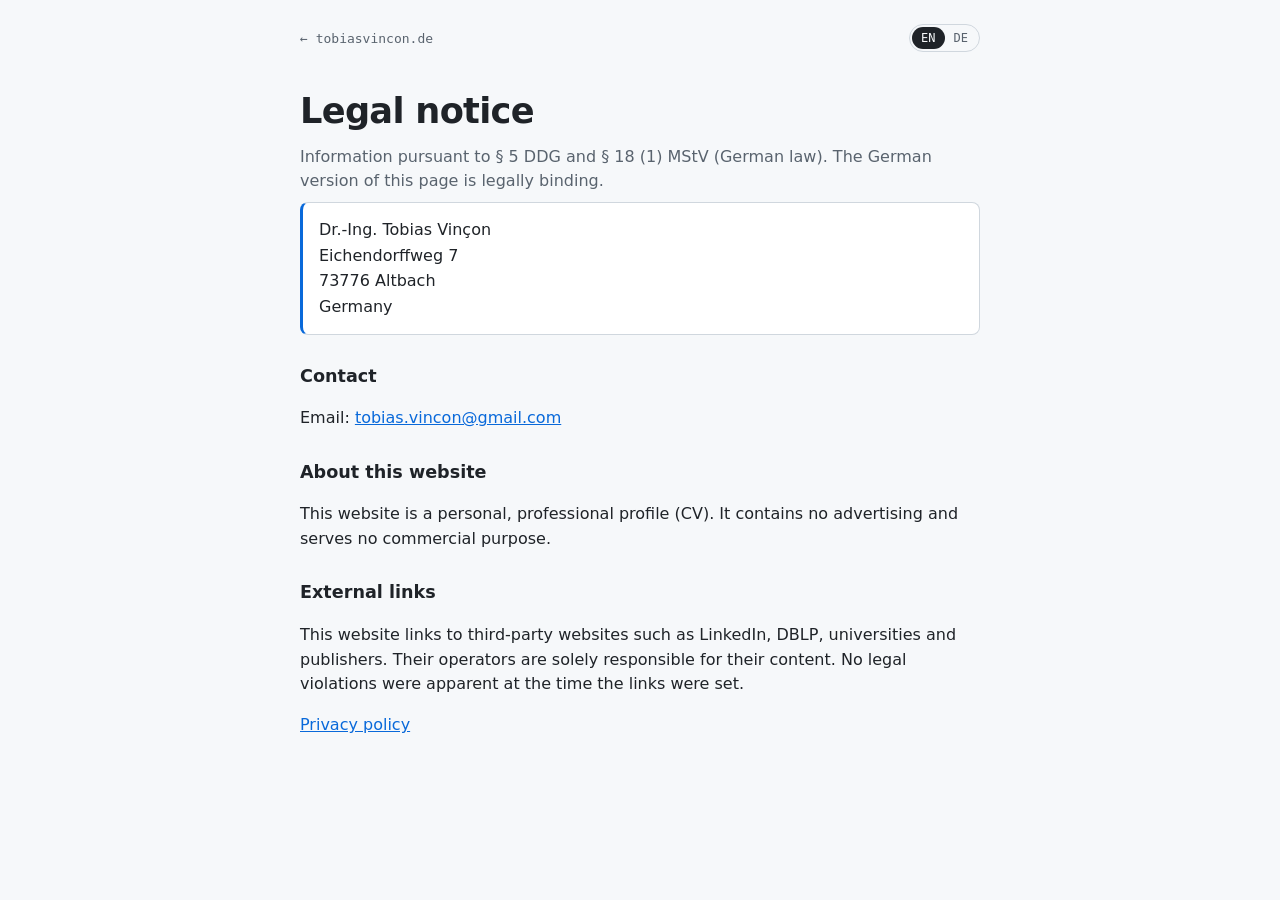
==== impressum.html @ 5d7905db "Add legal notice and privacy policy, remove footer credit Add Impressum and privacy policy pages (Ge" ====
<!DOCTYPE html>
<html lang="de">
<head>
  <meta charset="utf-8">
  <meta name="viewport" content="width=device-width, initial-scale=1">
  <title>Impressum · Tobias Vinçon</title>
  <!-- Rechtliche Seite: nicht in Suchergebnissen anzeigen (schützt auch die Anschrift) -->
  <meta name="robots" content="noindex, follow">
  <link rel="canonical" href="https://tobiasvincon.de/impressum.html">
  <link rel="icon" href="data:image/svg+xml,%3Csvg xmlns='http://www.w3.org/2000/svg' viewBox='0 0 32 32'%3E%3Cpath d='M10 4v24M10 12c0 6 12 4 12 10' fill='none' stroke='%2358a6ff' stroke-width='3' stroke-linecap='round'/%3E%3Ccircle cx='10' cy='8' r='4' fill='%2358a6ff'/%3E%3Ccircle cx='22' cy='24' r='4' fill='%233fb950'/%3E%3C/svg%3E">
  <script>
    (function () {
      try {
        var t = localStorage.getItem("cv-theme");
        if (t === "light" || t === "dark") document.documentElement.setAttribute("data-theme", t);
      } catch (e) {}
    })();
  </script>
  <link rel="stylesheet" href="css/style.css">
</head>
<body class="legal-page" data-title-de="Impressum · Tobias Vinçon" data-title-en="Legal notice · Tobias Vinçon">
  <header class="legal-top">
    <a class="back" href="./">← tobiasvincon.de</a>
    <div class="lang-switch" role="group" aria-label="Language / Sprache">
      <button type="button" data-lang="en" aria-pressed="false">EN</button>
      <button type="button" data-lang="de" aria-pressed="true">DE</button>
    </div>
  </header>

  <main>
    <!-- Deutsch: rechtlich maßgebliche Fassung -->
    <section data-lang-block="de" lang="de">
      <h1>Impressum</h1>
      <p class="lead">Angaben gemäß § 5 DDG und § 18 Abs. 1 MStV</p>
      <address>
        Dr.-Ing. Tobias Vinçon<br>
        Eichendorffweg 7<br>
        73776 Altbach<br>
        Deutschland
      </address>

      <h2>Kontakt</h2>
      <p>E-Mail: <a href="mailto:tobias.vincon@gmail.com">tobias.vincon@gmail.com</a></p>

      <h2>Inhalt dieser Website</h2>
      <p>Diese Website ist eine persönliche, berufliche Selbstdarstellung (Lebenslauf).
        Sie enthält keine Werbung und verfolgt keine kommerziellen Zwecke.</p>

      <h2>Externe Links</h2>
      <p>Diese Website enthält Links zu Websites Dritter, etwa LinkedIn, DBLP, Hochschulen und Verlagen.
        Für deren Inhalte sind ausschließlich die jeweiligen Anbieter verantwortlich.
        Zum Zeitpunkt der Verlinkung waren keine Rechtsverstöße erkennbar.</p>

      <p><a href="privacy.html" data-href-lang="privacy.html">Zur Datenschutzerklärung</a></p>
    </section>

    <!-- Englisch: Übersetzung -->
    <section data-lang-block="en" lang="en" hidden>
      <h1>Legal notice</h1>
      <p class="lead">Information pursuant to § 5 DDG and § 18 (1) MStV (German law).
        The German version of this page is legally binding.</p>
      <address>
        Dr.-Ing. Tobias Vinçon<br>
        Eichendorffweg 7<br>
        73776 Altbach<br>
        Germany
      </address>

      <h2>Contact</h2>
      <p>Email: <a href="mailto:tobias.vincon@gmail.com">tobias.vincon@gmail.com</a></p>

      <h2>About this website</h2>
      <p>This website is a personal, professional profile (CV).
        It contains no advertising and serves no commercial purpose.</p>

      <h2>External links</h2>
      <p>This website links to third-party websites such as LinkedIn, DBLP, universities and publishers.
        Their operators are solely responsible for their content.
        No legal violations were apparent at the time the links were set.</p>

      <p><a href="privacy.html" data-href-lang="privacy.html">Privacy policy</a></p>
    </section>
  </main>

  <script src="js/legal.js"></script>
</body>
</html>
---- css/style.css ----
/* ============================================================
   Farben & Grundwerte – hier lässt sich das Aussehen anpassen
   ============================================================ */
:root {
  --bg: #0d1117;
  --bg-card: #161b22;
  --bg-card-hover: #1c2230;
  --border: #30363d;
  --text: #e6edf3;
  --muted: #8b949e;
  --accent: #58a6ff;

  /* Branch-Farben, in der Reihenfolge der Branches in cv.js */
  --b0: #58a6ff;
  --b1: #3fb950;
  --b2: #d2a8ff;
  --b3: #f0883e;
  --b4: #ff7b72;
  --b5: #e3b341;

  --mono: "JetBrains Mono", "Cascadia Code", "Fira Code", Consolas, monospace;
  --sans: "Inter", "Segoe UI", system-ui, -apple-system, sans-serif;

  --date-col: 76px;
  --radius: 10px;
  color-scheme: dark;
}

/* Helles Design: per Systemeinstellung oder per Umschalter (data-theme="light").
   data-theme="dark" erzwingt das dunkle Design auch bei heller Systemeinstellung. */
@media (prefers-color-scheme: light) {
  :root:not([data-theme="dark"]) {
    --bg: #f6f8fa;
    --bg-card: #ffffff;
    --bg-card-hover: #f0f4f9;
    --border: #d0d7de;
    --text: #1f2328;
    --muted: #59636e;
    --accent: #0969da;
    --b0: #0969da;
    --b1: #1a7f37;
    --b2: #8250df;
    --b3: #bc4c00;
    --b4: #cf222e;
    --b5: #9a6700;
    color-scheme: light;
  }
}
:root[data-theme="light"] {
  --bg: #f6f8fa;
  --bg-card: #ffffff;
  --bg-card-hover: #f0f4f9;
  --border: #d0d7de;
  --text: #1f2328;
  --muted: #59636e;
  --accent: #0969da;
  --b0: #0969da;
  --b1: #1a7f37;
  --b2: #8250df;
  --b3: #bc4c00;
  --b4: #cf222e;
  --b5: #9a6700;
  color-scheme: light;
}

* { box-sizing: border-box; }

body {
  margin: 0;
  background: var(--bg);
  color: var(--text);
  font: 16px/1.55 var(--sans);
  -webkit-font-smoothing: antialiased;
}

main, .hero, .footer {
  max-width: 920px;
  margin: 0 auto;
  padding: 0 20px;
}

code, .mono { font-family: var(--mono); }
.muted { color: var(--muted); }
a { color: var(--accent); }

/* Sprungmarke für Tastatur-Nutzer, nur bei Fokus sichtbar */
.skip-link {
  position: absolute;
  left: 16px;
  top: -40px;
  z-index: 30;
  padding: 6px 12px;
  border-radius: 6px;
  background: var(--accent);
  color: var(--bg);
  font: 13px var(--mono);
}
.skip-link:focus { top: 12px; }

.print-only { display: none; }

/* Kurzfassung ohne JavaScript */
.noscript-cv { display: grid; gap: 10px; padding-left: 18px; margin: 0; }
.noscript-cv strong { color: var(--text); }

/* ---------- Kopfbereich ---------- */
.hero { padding-top: 40px; padding-bottom: 32px; }
.hero-top {
  display: flex;
  align-items: center;
  justify-content: space-between;
  gap: 12px;
  margin: 0 0 18px;
}
.prompt {
  font: 14px var(--mono);
  color: var(--muted);
  margin: 0;
  min-width: 0;
}

/* Werkzeugleiste oben rechts: Sprache, Hell/Dunkel, Terminal */
.toolbar { display: flex; align-items: center; gap: 6px; flex: none; }
.lang-switch {
  display: flex;
  padding: 2px;
  border: 1px solid var(--border);
  border-radius: 999px;
}
.lang-switch button, .tool-btn {
  font: 12px var(--mono);
  border: 0;
  background: none;
  color: var(--muted);
  cursor: pointer;
}
.lang-switch button { padding: 4px 9px; border-radius: 999px; }
.lang-switch button[aria-pressed="true"] { background: var(--text); color: var(--bg); }
.tool-btn {
  display: grid;
  place-items: center;
  width: 32px;
  height: 32px;
  border: 1px solid var(--border);
  border-radius: 50%;
}
.tool-btn svg, .tool-btn svg * {
  width: 16px;
  height: 16px;
  fill: none;
  stroke: currentColor;
  stroke-width: 1.8;
  stroke-linecap: round;
  stroke-linejoin: round;
}
.tool-btn:hover, .lang-switch button:hover { color: var(--text); }
.tool-btn[aria-expanded="true"] { color: var(--accent); border-color: var(--accent); }
.lang-switch button:focus-visible, .tool-btn:focus-visible,
.pill-btn:focus-visible, .legend button:focus-visible, .heatmap button:focus-visible {
  outline: 2px solid var(--accent);
  outline-offset: 2px;
}
.prompt-user { color: var(--b1); }
.prompt-path { color: var(--b0); }
.prompt::after {
  content: "▋";
  margin-left: 4px;
  animation: blink 1.1s steps(1) infinite;
}
@keyframes blink { 50% { opacity: 0; } }

.hero-main {
  display: flex;
  align-items: center;
  gap: 28px;
}
.hero-text { min-width: 0; }

/* Porträt: runder Rahmen in Branch-Farbe, wie ein Commit-Punkt im Graphen */
.avatar {
  flex: none;
  width: 140px;
  height: 140px;
  border-radius: 50%;
  padding: 4px;
  background: conic-gradient(var(--b0), var(--b1), var(--b2), var(--b3), var(--b0));
}
.avatar img, .avatar span {
  display: block;
  width: 100%;
  height: 100%;
  border-radius: 50%;
  border: 3px solid var(--bg);
  object-fit: cover;
  background: var(--bg-card);
}
.avatar span {
  display: grid;
  place-items: center;
  font: 600 2.4rem var(--mono);
  color: var(--muted);
}

.hero h1 {
  font-size: clamp(2rem, 5vw, 3rem);
  line-height: 1.1;
  margin: 0 0 8px;
  letter-spacing: -0.02em;
}
.role { font-size: 1.15rem; color: var(--accent); margin: 0 0 14px; }
.summary { max-width: 62ch; color: var(--muted); margin: 0 0 18px; }

.links { display: flex; flex-wrap: wrap; gap: 10px; }
.links a {
  font: 13px var(--mono);
  text-decoration: none;
  padding: 6px 12px;
  border: 1px solid var(--border);
  border-radius: 999px;
  color: var(--text);
}
.links a:hover { border-color: var(--accent); color: var(--accent); }
.links a:focus-visible { outline: 2px solid var(--accent); outline-offset: 2px; }
.links .icon-link {
  display: grid;
  place-items: center;
  width: 40px;
  height: 40px;
  padding: 0;
}
.links .icon-link svg {
  width: 20px;
  height: 20px;
  fill: none;
  stroke: currentColor;
  stroke-width: 1.7;
  stroke-linecap: round;
  stroke-linejoin: round;
}

/* ---------- Heatmap (Beiträge pro Jahr) ---------- */
.activity { margin: 8px 0 28px; }
.activity-head {
  display: flex;
  flex-wrap: wrap;
  align-items: baseline;
  gap: 4px 12px;
  font: 12px var(--mono);
  color: var(--muted);
  text-transform: uppercase;
  letter-spacing: .06em;
  margin-bottom: 10px;
}
.activity-sum { text-transform: none; letter-spacing: 0; }
.heatmap {
  display: flex;
  flex-wrap: wrap;
  gap: 4px;
  list-style: none;
  margin: 0;
  padding: 0 0 18px;
}
.heatmap li { position: relative; }
.heatmap .cell {
  display: block;
  width: 16px;
  height: 16px;
  padding: 0;
  border: 0;
  border-radius: 3px;
  background: var(--bg-card);
  box-shadow: inset 0 0 0 1px var(--border);
}
.heatmap button.cell { cursor: pointer; }
.heatmap .cell[data-level="1"] { background: color-mix(in srgb, var(--b1) 30%, var(--bg-card)); }
.heatmap .cell[data-level="2"] { background: color-mix(in srgb, var(--b1) 55%, var(--bg-card)); }
.heatmap .cell[data-level="3"] { background: color-mix(in srgb, var(--b1) 78%, var(--bg-card)); }
.heatmap .cell[data-level="4"] { background: var(--b1); }
.heatmap .cell[data-level]:not([data-level="0"]) { box-shadow: none; }
.heatmap button.cell:hover { outline: 2px solid var(--text); outline-offset: 1px; }
.heatmap .yr {
  position: absolute;
  top: calc(100% + 3px);
  left: 50%;
  transform: translateX(-50%);
  font: 10px var(--mono);
  color: var(--muted);
  white-space: nowrap;
}
.heatmap li:first-child .yr { left: 0; transform: none; }
.heatmap li:last-child .yr { left: auto; right: 0; transform: none; }

/* ---------- Abschnittskopf & Legende ---------- */
h2 { font-size: 1.25rem; margin: 0; }
h2:focus { outline: none; }
.section-head {
  display: flex;
  flex-wrap: wrap;
  align-items: center;
  justify-content: space-between;
  gap: 12px;
  margin: 24px 0 20px;
  padding-bottom: 12px;
  border-bottom: 1px solid var(--border);
}
.controls { display: flex; flex-wrap: wrap; align-items: center; gap: 10px; }
.legend { display: flex; flex-wrap: wrap; gap: 6px; list-style: none; margin: 0; padding: 0; }
.view-controls { display: flex; flex-wrap: wrap; gap: 6px; }
.legend button, .pill-btn {
  font: 12px var(--mono);
  display: inline-flex;
  align-items: center;
  gap: 6px;
  padding: 4px 10px;
  border-radius: 999px;
  border: 1px solid var(--border);
  background: var(--bg-card);
  color: var(--text);
  cursor: pointer;
}
.legend button[aria-pressed="true"] { border-color: var(--c); }
.legend .swatch {
  width: 9px; height: 9px; border-radius: 50%;
  background: var(--c);
}
.pill-btn { color: var(--muted); }
.pill-btn[aria-pressed="true"] { color: var(--accent); border-color: var(--accent); }
.pill-btn:hover, .legend button:hover { border-color: var(--muted); }

/* ---------- Git-Graph ---------- */
.graph-wrap { position: relative; }
.graph {
  position: absolute;
  top: 0;
  left: var(--date-col);
  overflow: visible;
  pointer-events: none;
}
.graph path { fill: none; stroke-width: 2.5; stroke-linecap: round; transition: opacity .2s; }
.graph circle { transition: opacity .2s; }
.graph .head-ring { animation: pulse 2s ease-out infinite; transform-box: fill-box; transform-origin: center; }
@keyframes pulse {
  0%   { opacity: .7; transform: scale(1); }
  100% { opacity: 0;  transform: scale(2.4); }
}
/* Einblenden beim Laden: Linien wachsen, Punkte erscheinen (Verzögerung setzt graph.js) */
.graph path.grow {
  stroke-dasharray: 1;
  stroke-dashoffset: 1;
  animation: grow .45s ease-out forwards;
}
@keyframes grow { to { stroke-dashoffset: 0; } }
.graph g.pop {
  opacity: 0;
  animation: pop .3s ease-out forwards;
  transform-box: fill-box;
  transform-origin: center;
}
@keyframes pop {
  from { opacity: 0; transform: scale(.4); }
  to   { opacity: 1; transform: scale(1); }
}

.commits { list-style: none; margin: 0; padding: 0; }
.commit {
  display: grid;
  grid-template-columns: var(--date-col) var(--graph-w, 100px) 1fr;
  align-items: start;
  padding-bottom: 10px;
  transition: opacity .2s;
}
.commit-date {
  font: 12px/1.3 var(--mono);
  color: var(--muted);
  text-align: right;
  padding: 15px 10px 0 0;
}

.card {
  background: var(--bg-card);
  border: 1px solid var(--border);
  border-left: 3px solid var(--c);
  border-radius: var(--radius);
  padding: 10px 14px;
  min-width: 0;
}
.card.has-details { cursor: pointer; }
.card.has-details:hover { background: var(--bg-card-hover); }
.card-head {
  display: flex;
  flex-wrap: wrap;
  align-items: baseline;
  gap: 4px 8px;
}
.hash { font: 12px var(--mono); color: var(--b5); }
.type {
  font: 11px var(--mono);
  color: var(--c);
  text-transform: lowercase;
}
.type::after { content: ":"; color: var(--muted); }
.title { font-weight: 600; margin: 0; font-size: 1rem; }
.refs { display: inline-flex; flex-wrap: wrap; gap: 6px; }
.ref {
  font: 11px var(--mono);
  padding: 1px 8px;
  border-radius: 999px;
  border: 1px solid currentColor;
  white-space: nowrap;
}
.ref.tag { color: var(--b5); }
.ref.head { color: var(--b1); }
.ref.branch { color: var(--c); }
.org { margin: 2px 0 0; color: var(--muted); font-size: .92rem; }

/* Kennzahlen im Stil von "git log --stat" */
.stat {
  display: flex;
  flex-wrap: wrap;
  gap: 2px 16px;
  margin: 4px 0 0;
  font: 12px var(--mono);
  color: var(--muted);
}
.stat-num { color: var(--text); }
.stat-bar { color: var(--b1); letter-spacing: -.05em; }

/* Kurze Hervorhebung nach Sprung aus Heatmap oder Terminal */
.card.ping { animation: ping 1.4s ease-out; }
@keyframes ping {
  0%, 30% { box-shadow: 0 0 0 3px color-mix(in srgb, var(--c) 55%, transparent); }
  100%    { box-shadow: 0 0 0 3px transparent; }
}

.toggle {
  all: unset;
  font: 12px var(--mono);
  color: var(--muted);
  margin-top: 6px;
  display: inline-block;
}
.toggle:focus-visible { outline: 2px solid var(--accent); outline-offset: 2px; border-radius: 4px; }
.toggle::before { content: "▸ "; }
.card.open .toggle::before { content: "▾ "; }
.details { display: none; margin: 8px 0 2px; padding-left: 18px; font-size: .92rem; }
.details li { margin: 3px 0; }
.details a { color: var(--text); text-decoration-color: var(--muted); text-underline-offset: 3px; }
.details a::after { content: " ↗"; color: var(--accent); }
.details a:hover { color: var(--accent); text-decoration-color: currentColor; }
.details a:focus-visible { outline: 2px solid var(--accent); outline-offset: 2px; border-radius: 3px; }
.card.open .details { display: block; }

/* Hervorhebung eines Branches (Hover über Legende oder Commit) */
.graph-wrap.focus .commit:not(.is-focus) { opacity: .35; }
.graph-wrap.focus .graph [data-branch]:not(.is-focus) { opacity: .2; }

/* ---------- README-Bereich ---------- */
.readme { margin: 48px 0 24px; }
.readme h2 { font-family: var(--mono); font-size: 1rem; margin-bottom: 16px; }

/* Datei-Ansicht wie auf GitHub: Kopfzeile + gerenderter Inhalt */
.rm-file {
  background: var(--bg-card);
  border: 1px solid var(--border);
  border-radius: var(--radius);
  overflow: hidden;
}
.rm-bar {
  display: flex;
  align-items: center;
  gap: 8px;
  padding: 10px 16px;
  border-bottom: 1px solid var(--border);
  font: 600 13px var(--mono);
}
.rm-file svg {
  width: 16px;
  height: 16px;
  flex: none;
  fill: none;
  stroke: currentColor;
  stroke-width: 1.8;
  stroke-linecap: round;
  stroke-linejoin: round;
}
.rm-bar svg { color: var(--muted); }
.rm-body { padding: 20px; display: grid; gap: 28px; }

/* Kennzahlen-Kacheln */
.rm-tiles {
  display: grid;
  grid-template-columns: repeat(auto-fit, minmax(170px, 1fr));
  gap: 10px;
}
.rm-tile {
  display: flex;
  flex-direction: column;
  gap: 4px;
  padding: 14px 16px;
  border: 1px solid var(--border);
  border-radius: 8px;
  background:
    linear-gradient(135deg, color-mix(in srgb, var(--accent) 9%, transparent), transparent 60%),
    var(--bg);
}
.rm-value {
  font: 600 1.45rem/1.15 var(--sans);
  letter-spacing: -0.02em;
  color: var(--text);
}
.rm-label { font-size: .85rem; color: var(--muted); }

/* Abschnitte im README */
.rm-h {
  display: flex;
  align-items: center;
  gap: 8px;
  margin: 0 0 12px;
  padding-bottom: 8px;
  border-bottom: 1px solid var(--border);
  font-size: 1.05rem;
}
.rm-h svg { color: var(--accent); }

/* Schwerpunkte: drei Gruppen in Branch-Farben */
.rm-groups {
  display: grid;
  grid-template-columns: repeat(auto-fit, minmax(220px, 1fr));
  gap: 18px;
}
.rm-group h4 {
  display: flex;
  align-items: center;
  gap: 8px;
  margin: 0 0 10px;
  font: 600 12px var(--mono);
  text-transform: uppercase;
  letter-spacing: .06em;
  color: var(--c);
}
.rm-group h4::before {
  content: "";
  width: 9px;
  height: 9px;
  border-radius: 50%;
  background: var(--c);
}
.rm-chips { display: flex; flex-wrap: wrap; gap: 6px; list-style: none; margin: 0; padding: 0; }
.rm-chips li {
  font-size: .86rem;
  padding: 3px 10px;
  border-radius: 999px;
  border: 1px solid color-mix(in srgb, var(--c) 45%, var(--border));
  background: color-mix(in srgb, var(--c) 10%, transparent);
}

/* Sprachen, Zertifikate, Interessen nebeneinander */
.rm-cols {
  display: grid;
  grid-template-columns: repeat(auto-fit, minmax(200px, 1fr));
  gap: 24px;
}
.rm-list { list-style: none; margin: 0; padding: 0; display: grid; gap: 8px; }
.rm-list li { display: flex; align-items: baseline; gap: 8px; }
.rm-level {
  font: 11px var(--mono);
  color: var(--muted);
  padding: 1px 7px;
  border: 1px solid var(--border);
  border-radius: 999px;
}
.rm-check { color: var(--b1); font-weight: 700; }
.rm-hobbies { list-style: none; margin: 0; padding: 0; display: flex; flex-wrap: wrap; gap: 8px; }
.rm-hobbies li {
  display: inline-flex;
  align-items: center;
  gap: 7px;
  padding: 6px 12px 6px 10px;
  border: 1px solid var(--border);
  border-radius: 999px;
  font-size: .9rem;
}
.rm-hobbies svg { width: 18px; height: 18px; color: var(--b3); }

.footer { padding-top: 24px; padding-bottom: 48px; font-size: .85rem; }
.footer-links { display: flex; flex-wrap: wrap; gap: 6px 18px; }
.footer-links a { color: var(--muted); text-decoration: none; }
.footer-links a:hover { color: var(--text); text-decoration: underline; }
.footer-links a:focus-visible { outline: 2px solid var(--accent); outline-offset: 2px; border-radius: 3px; }

/* ---------- Rechtliche Seiten (Impressum, Datenschutz) ---------- */
.legal-page main { max-width: 720px; padding-top: 32px; padding-bottom: 48px; }
.legal-top {
  display: flex;
  align-items: center;
  justify-content: space-between;
  gap: 12px;
  max-width: 720px;
  margin: 0 auto;
  padding: 24px 20px 0;
}
.legal-top .back { font: 13px var(--mono); color: var(--muted); text-decoration: none; }
.legal-top .back:hover { color: var(--text); }
.legal-page h1 { font-size: clamp(1.7rem, 4vw, 2.2rem); letter-spacing: -0.02em; margin: 0 0 6px; }
.legal-page h2 { font-size: 1.1rem; margin: 28px 0 8px; }
.legal-page p, .legal-page li { color: var(--text); }
.legal-page .lead { color: var(--muted); margin: 0 0 8px; }
.legal-page address {
  font-style: normal;
  padding: 14px 16px;
  border: 1px solid var(--border);
  border-left: 3px solid var(--accent);
  border-radius: 8px;
  background: var(--bg-card);
  line-height: 1.6;
}
.legal-page ul { padding-left: 20px; }
.legal-page .stand { margin-top: 32px; color: var(--muted); font-size: .9rem; }
.legal-page [hidden] { display: none; }

/* ---------- Terminal ---------- */
.terminal {
  position: fixed;
  right: 16px;
  bottom: 16px;
  z-index: 20;
  width: min(560px, calc(100vw - 32px));
  height: min(380px, 60vh);
  display: flex;
  flex-direction: column;
  border: 1px solid var(--border);
  border-radius: 12px;
  background: #0b0e14;
  color: #e6edf3;
  font: 13px/1.5 var(--mono);
  box-shadow: 0 16px 48px rgba(0, 0, 0, .45);
  overflow: hidden;
}
.terminal[hidden] { display: none; }
.term-bar {
  display: flex;
  align-items: center;
  gap: 10px;
  padding: 8px 12px;
  border-bottom: 1px solid #21262d;
  color: #8b949e;
  font-size: 12px;
}
.term-dots { display: flex; gap: 6px; }
.term-dots i { width: 10px; height: 10px; border-radius: 50%; background: #30363d; }
.term-dots i:nth-child(1) { background: #ff7b72; }
.term-dots i:nth-child(2) { background: #e3b341; }
.term-dots i:nth-child(3) { background: #3fb950; }
.term-title { flex: 1; }
.term-close {
  border: 0;
  background: none;
  color: #8b949e;
  font-size: 18px;
  line-height: 1;
  cursor: pointer;
  padding: 2px 6px;
  border-radius: 4px;
}
.term-close:hover { color: #e6edf3; }
.term-close:focus-visible { outline: 2px solid #58a6ff; }
.term-out {
  flex: 1;
  overflow-y: auto;
  padding: 10px 12px 4px;
  white-space: pre-wrap;
  word-break: break-word;
}
.term-out .t-cmd { color: #58a6ff; }
.term-out .t-err { color: #ff7b72; }
.term-out .t-ok { color: #3fb950; }
.term-out .t-muted { color: #8b949e; }
.term-form { display: flex; align-items: center; gap: 8px; padding: 6px 12px 10px; }
.term-prompt { color: #3fb950; }
.term-input {
  flex: 1;
  min-width: 0;
  border: 0;
  outline: none;
  background: none;
  color: #e6edf3;
  font: inherit;
  caret-color: #3fb950;
}

/* ---------- Druck / PDF ---------- */
@media print {
  :root, :root[data-theme] {
    --bg: #fff;
    --bg-card: #fff;
    --border: #ccc;
    --text: #111;
    --muted: #555;
    --accent: #0b5cad;
    --b0: #0b5cad;
    --b1: #1a7f37;
    --b2: #6d3fc0;
    --b3: #a84300;
    --b5: #7a5500;
    color-scheme: light;
  }
  @page { margin: 14mm 14mm 16mm; }
  body { font-size: 10.5pt; line-height: 1.45; }
  main, .hero, .footer { max-width: none; padding: 0; }
  .skip-link, .toolbar, .activity, .controls, .terminal, .toggle, .graph, .lane-spacer,
  .prompt::after, .stat-bar { display: none !important; }
  .hero { padding: 0 0 12px; }
  .hero-top { margin-bottom: 10px; }
  .hero-main { gap: 18px; }
  .avatar { width: 84px; height: 84px; padding: 0; background: none; }
  .avatar img { border: 0; }
  .hero h1 { font-size: 22pt; }
  .links { gap: 4px 18px; }
  .links a, .links .icon-link { border: 0; padding: 0; width: auto; height: auto; }
  .links .icon-link { display: inline-flex; gap: 5px; align-items: center; }
  .links .icon-link svg { width: 12px; height: 12px; }
  .links .icon-link::after { content: attr(data-print); font-size: 9pt; }
  .section-head { margin: 8px 0 10px; }
  .commit { grid-template-columns: 70px 1fr; padding-bottom: 6px; break-inside: avoid; opacity: 1 !important; }
  .commit-date { padding-top: 4px; }
  .card { border: 0; border-left: 2px solid var(--c); border-radius: 0; padding: 2px 0 2px 10px; }
  .details { display: block !important; margin-top: 4px; }
  .details a { text-decoration: none; }
  .details a::after { content: none; }
  .readme { margin: 16px 0 0; break-inside: avoid; }
  .rm-file { border: 0; }
  .rm-bar { display: none; }
  .rm-body { padding: 0; gap: 14px; }
  .rm-tile { background: none; padding: 8px 10px; }
  .rm-value { font-size: 13pt; }
  .footer { padding: 12px 0 0; }
  .print-only { display: block; }
  .footer-links { display: none; }
}

/* ---------- Mobil ---------- */
@media (max-width: 600px) {
  :root { --date-col: 46px; }
  body { font-size: 15px; }
  .hero { padding-top: 20px; }
  .hero-top { flex-wrap: wrap; }
  .prompt { font-size: 12px; }
  .heatmap { gap: 3px; }
  .heatmap .cell { width: 10px; height: 10px; border-radius: 2px; }
  .terminal { right: 8px; bottom: 8px; width: calc(100vw - 16px); height: 55vh; }
  .hero-main { flex-direction: column; align-items: flex-start; gap: 18px; }
  .avatar { width: 104px; height: 104px; }
  .avatar span { font-size: 1.8rem; }
  .commit-date { font-size: 10.5px; padding-right: 6px; }
  .card { padding: 9px 11px; }
  .rm-body { padding: 16px; }
  .rm-tiles { grid-template-columns: 1fr 1fr; }
  .rm-tile { padding: 12px; }
  .rm-value { font-size: 1.2rem; }
}

@media (prefers-reduced-motion: reduce) {
  .prompt::after, .graph .head-ring, .card.ping { animation: none; }
}
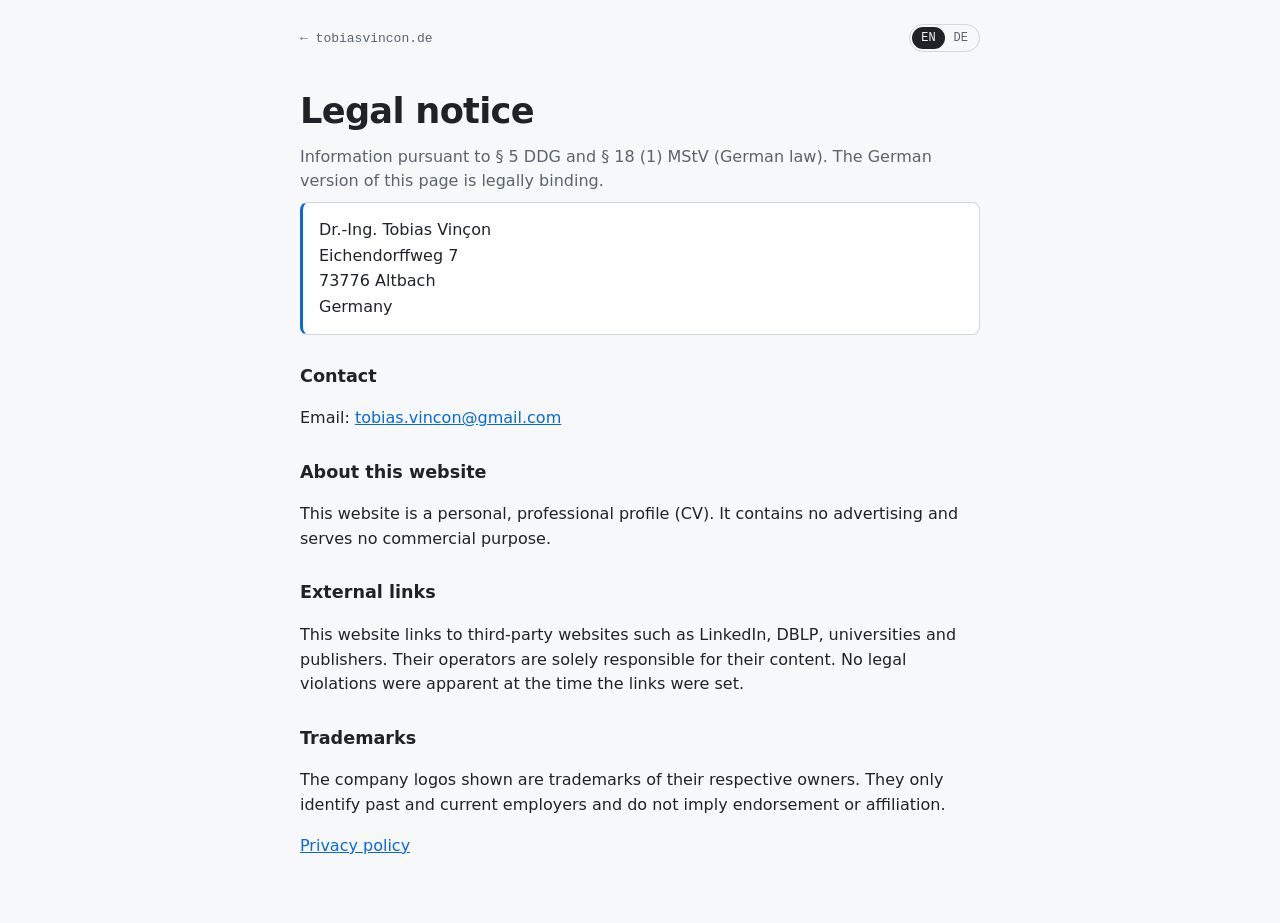
==== commit 61d6cdbe: "Add leadership section, merge publications, add employer logos - README: leadership experience cards" ====
--- a/impressum.html
+++ b/impressum.html
@@ -51,6 +51,10 @@
         Für deren Inhalte sind ausschließlich die jeweiligen Anbieter verantwortlich.
         Zum Zeitpunkt der Verlinkung waren keine Rechtsverstöße erkennbar.</p>
 
+      <h2>Markenhinweis</h2>
+      <p>Die abgebildeten Firmenlogos sind Marken der jeweiligen Inhaber. Sie dienen ausschließlich der
+        Kennzeichnung früherer und aktueller Arbeitgeber und stellen keine Empfehlung oder Verbindung dar.</p>
+
       <p><a href="privacy.html" data-href-lang="privacy.html">Zur Datenschutzerklärung</a></p>
     </section>
 
@@ -78,6 +82,10 @@
         Their operators are solely responsible for their content.
         No legal violations were apparent at the time the links were set.</p>
 
+      <h2>Trademarks</h2>
+      <p>The company logos shown are trademarks of their respective owners. They only identify past and
+        current employers and do not imply endorsement or affiliation.</p>
+
       <p><a href="privacy.html" data-href-lang="privacy.html">Privacy policy</a></p>
     </section>
   </main>
--- a/css/style.css
+++ b/css/style.css
@@ -411,7 +411,29 @@
 .ref.tag { color: var(--b5); }
 .ref.head { color: var(--b1); }
 .ref.branch { color: var(--c); }
-.org { margin: 2px 0 0; color: var(--muted); font-size: .92rem; }
+.org {
+  display: flex;
+  flex-wrap: wrap;
+  align-items: center;
+  gap: 4px 8px;
+  margin: 4px 0 0;
+  color: var(--muted);
+  font-size: .92rem;
+}
+/* Logo-Chip: immer heller Hintergrund, da die Logos dunkle Schrift haben */
+.org-logo {
+  display: inline-flex;
+  align-items: center;
+  height: 24px;
+  padding: 3px 7px;
+  border-radius: 6px;
+  background: #fff;
+  box-shadow: inset 0 0 0 1px rgba(0, 0, 0, .08);
+}
+.org-logo img { display: block; height: 100%; width: auto; max-width: 96px; object-fit: contain; }
+.org-logo-hp img { height: 18px; }
+.org-logo-dxc img { height: 11px; }
+.org-logo-hpe { height: 32px; padding: 2px 8px; }
 
 /* Kennzahlen im Stil von "git log --stat" */
 .stat {
@@ -449,6 +471,15 @@
 .details a:hover { color: var(--accent); text-decoration-color: currentColor; }
 .details a:focus-visible { outline: 2px solid var(--accent); outline-offset: 2px; border-radius: 3px; }
 .card.open .details { display: block; }
+/* Zwischenüberschrift in der Detail-Liste (z. B. Jahr bei Publikationen) */
+.details .detail-heading {
+  list-style: none;
+  margin: 12px 0 4px -18px;
+  font: 600 11px var(--mono);
+  color: var(--muted);
+  letter-spacing: .04em;
+}
+.details .detail-heading:first-child { margin-top: 2px; }
 
 /* Hervorhebung eines Branches (Hover über Legende oder Commit) */
 .graph-wrap.focus .commit:not(.is-focus) { opacity: .35; }
@@ -489,7 +520,7 @@
 /* Kennzahlen-Kacheln */
 .rm-tiles {
   display: grid;
-  grid-template-columns: repeat(auto-fit, minmax(170px, 1fr));
+  grid-template-columns: repeat(auto-fit, minmax(145px, 1fr));
   gap: 10px;
 }
 .rm-tile {
@@ -553,6 +584,30 @@
   border: 1px solid color-mix(in srgb, var(--c) 45%, var(--border));
   background: color-mix(in srgb, var(--c) 10%, transparent);
 }
+
+/* Führungserfahrung: Verantwortungsbereiche als Karten */
+.rm-areas {
+  list-style: none;
+  margin: 0;
+  padding: 0;
+  display: grid;
+  grid-template-columns: repeat(2, 1fr);
+  gap: 10px;
+}
+.rm-areas li {
+  display: flex;
+  gap: 10px;
+  align-items: flex-start;
+  padding: 12px 14px;
+  border: 1px solid var(--border);
+  border-radius: 8px;
+  background: var(--bg);
+}
+/* Ungerade Anzahl: letzte Karte über die volle Breite */
+.rm-areas li:last-child:nth-child(odd) { grid-column: 1 / -1; }
+.rm-areas svg { width: 20px; height: 20px; color: var(--b3); margin-top: 1px; }
+.rm-areas strong { display: block; font-size: .92rem; margin-bottom: 2px; }
+.rm-areas p { margin: 0; font-size: .86rem; color: var(--muted); line-height: 1.45; }
 
 /* Sprachen, Zertifikate, Interessen nebeneinander */
 .rm-cols {
@@ -755,6 +810,8 @@
   .card { padding: 9px 11px; }
   .rm-body { padding: 16px; }
   .rm-tiles { grid-template-columns: 1fr 1fr; }
+  .rm-tile:last-child:nth-child(odd) { grid-column: 1 / -1; }
+  .rm-areas { grid-template-columns: 1fr; }
   .rm-tile { padding: 12px; }
   .rm-value { font-size: 1.2rem; }
 }
